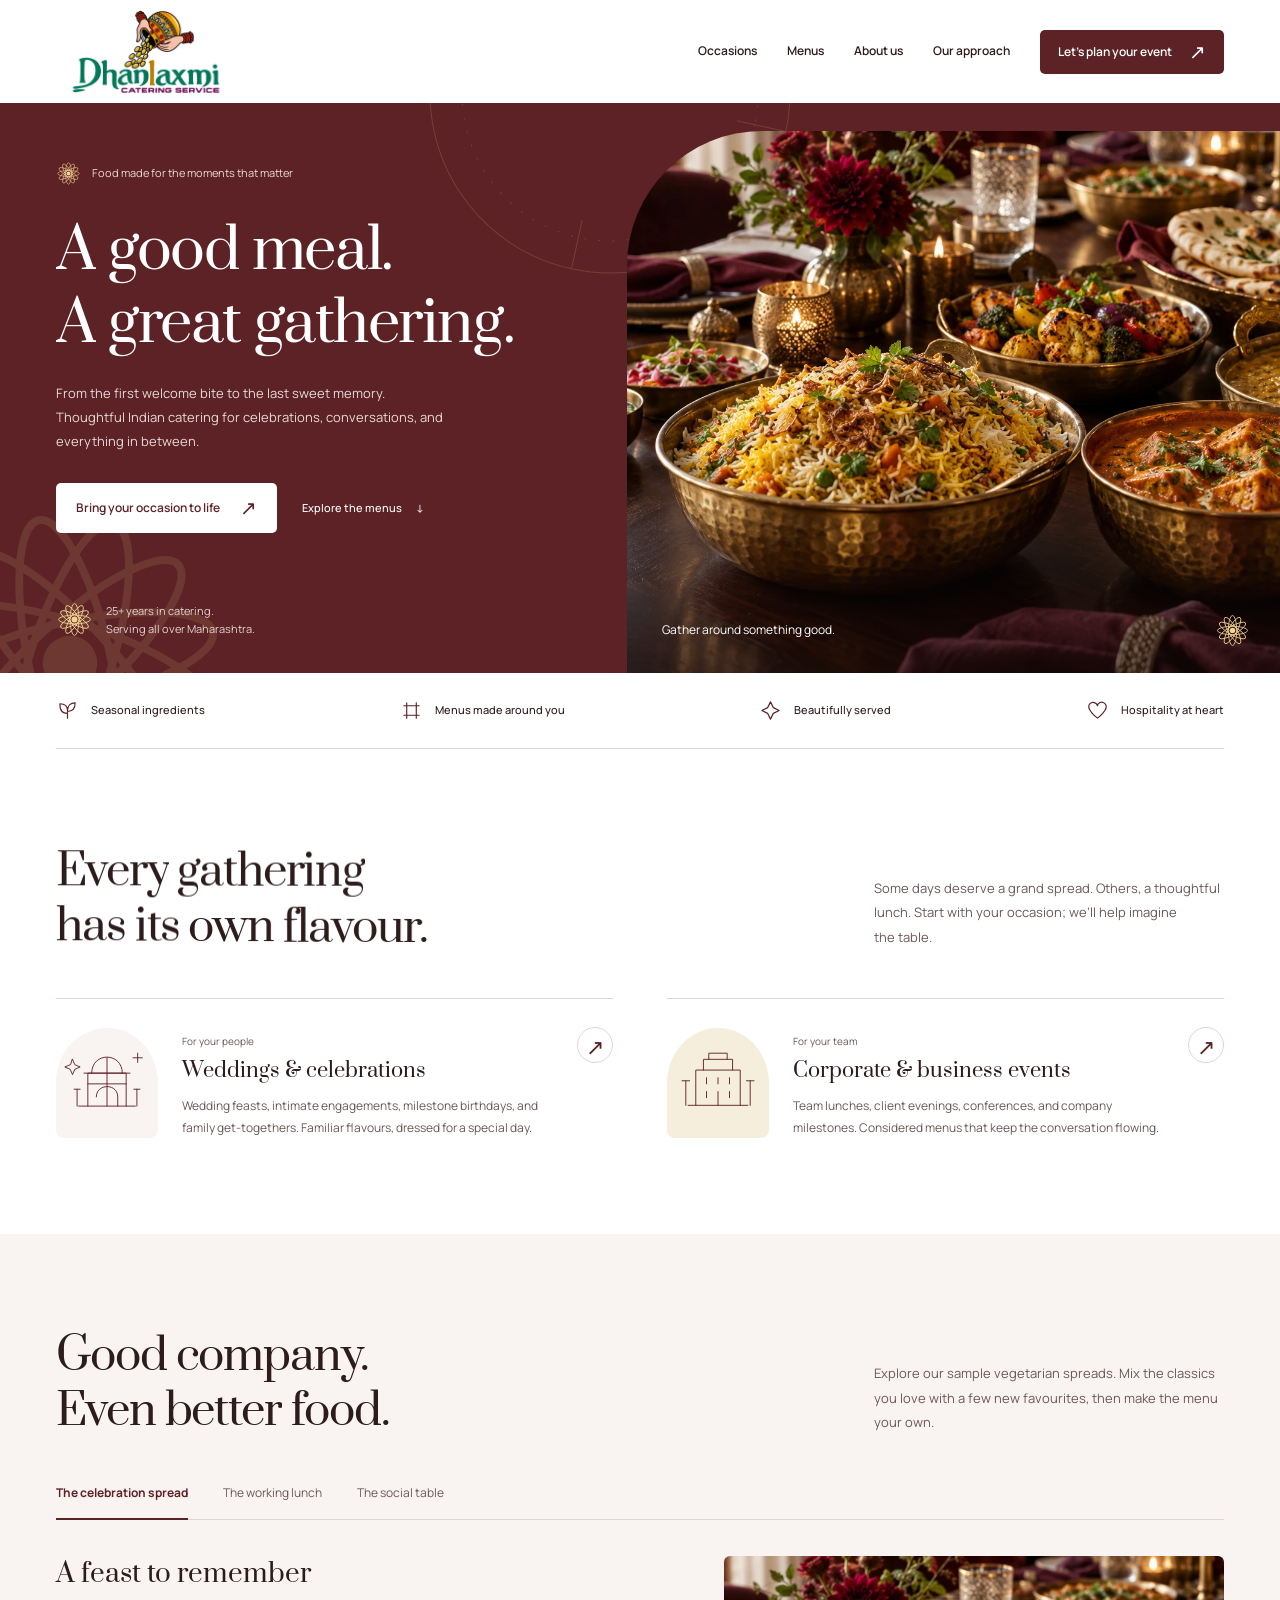
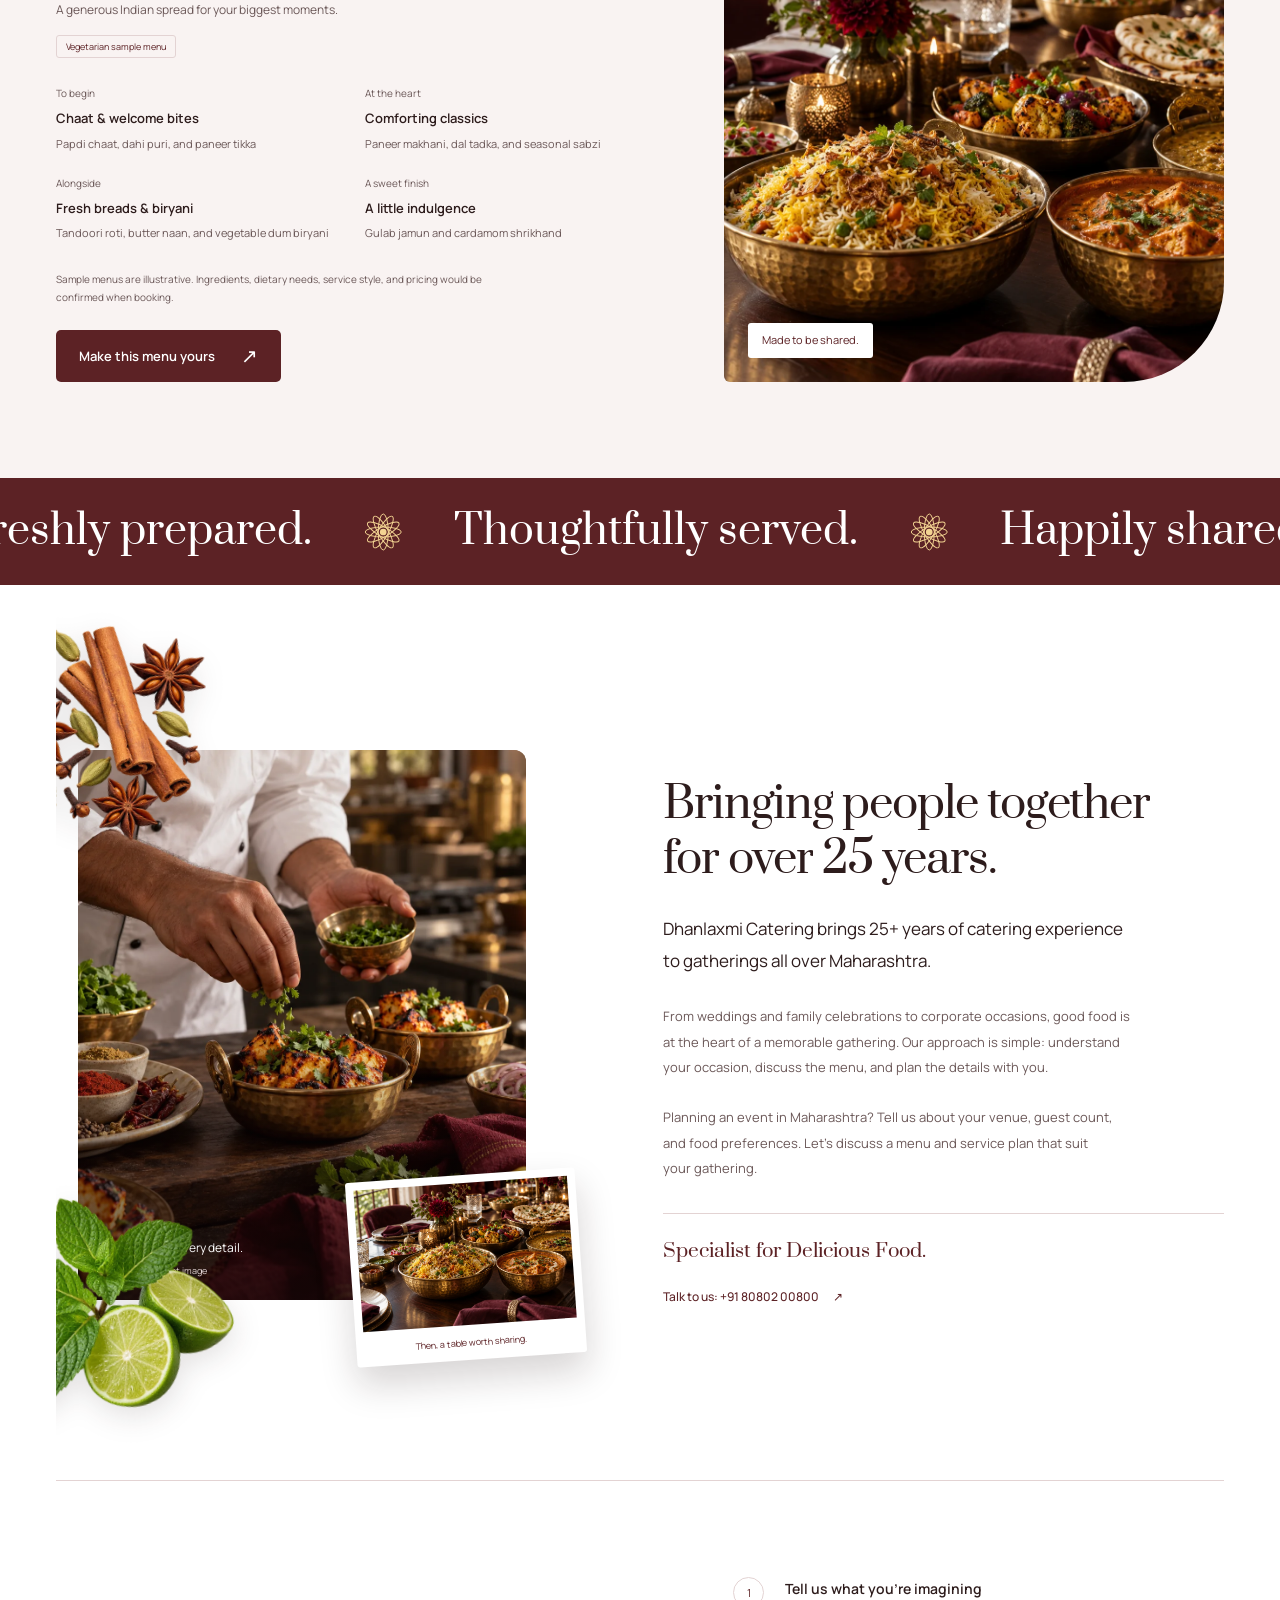
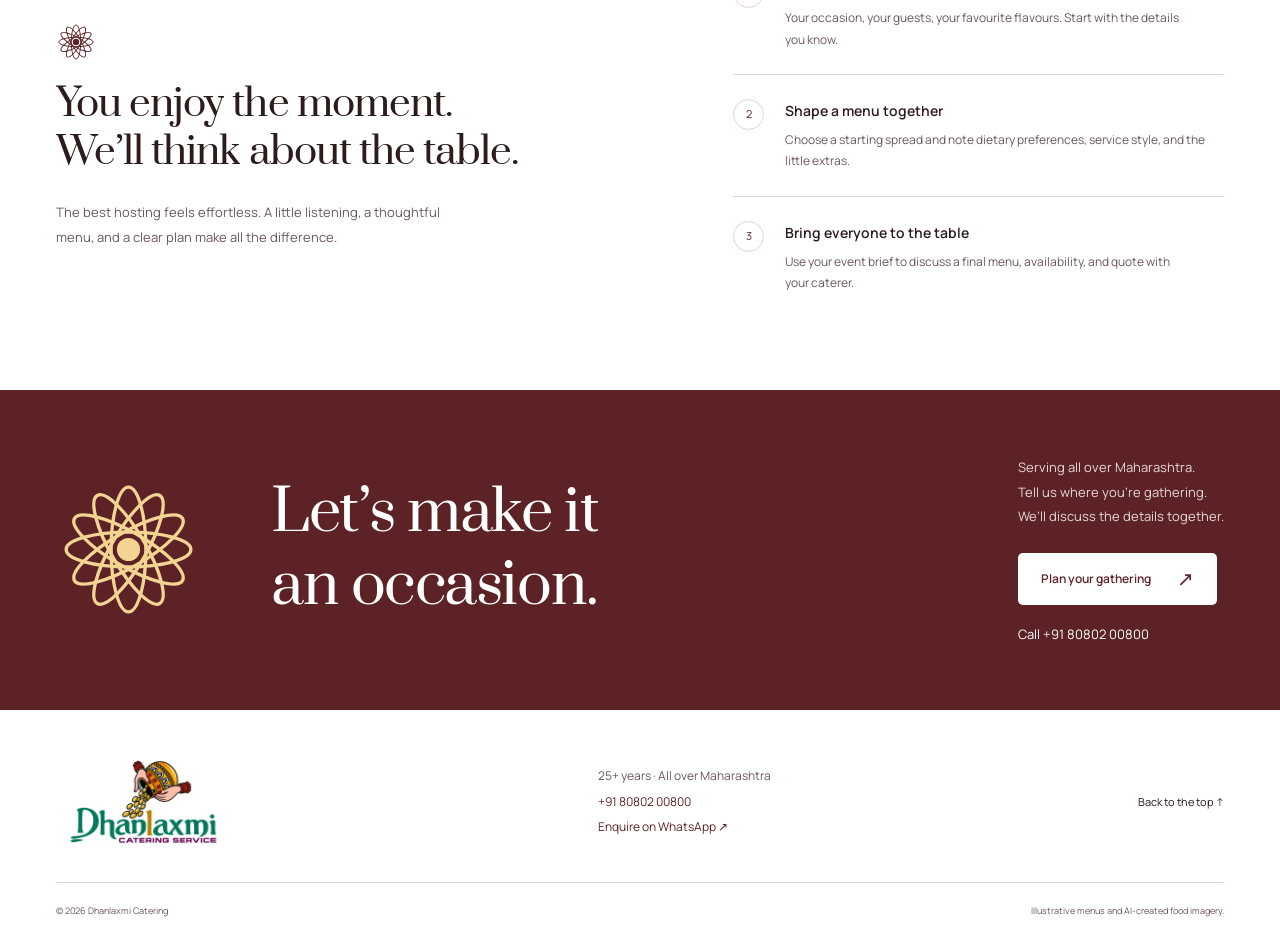
==== index.html @ b9d112fa "first commit" ====
<!doctype html>
<html lang="en">
<head>
  <meta charset="UTF-8">
  <meta name="viewport" content="width=device-width, initial-scale=1">
  <meta name="theme-color" content="#63272f">
  <meta name="description" content="Dhanlaxmi Catering: 25+ years in the catering business, serving all over Maharashtra. Call +91 80802 00800 to discuss your wedding, celebration, or corporate event.">
  <title>Dhanlaxmi Catering — 25+ Years · All Over Maharashtra</title>
  <script type="application/ld+json">{"@context":"https://schema.org","@type":"LocalBusiness","name":"Dhanlaxmi Catering","telephone":"+918080200800","description":"25+ years in the catering business. Serving all over Maharashtra.","areaServed":{"@type":"AdministrativeArea","name":"Maharashtra, India"}}</script>
  <link rel="preconnect" href="https://fonts.googleapis.com">
  <link rel="preconnect" href="https://fonts.gstatic.com" crossorigin>
  <link href="https://fonts.googleapis.com/css2?family=Manrope:wght@400;500;600;700&family=Prata&display=swap" rel="stylesheet">
  <link rel="stylesheet" href="styles.css">
  <link rel="stylesheet" href="assets/vendor/lenis.css">
  <script src="assets/vendor/lenis.min.js" defer></script>
  <script src="script.js" defer></script>
  <script src="motion.js" defer></script>
  <script src="delight.js" defer></script>
</head>
<body>
  <div class="reading-progress" aria-hidden="true"></div>
  <a class="skip-link" href="#main">Skip to content</a>
  <header class="site-header wrap">
    <a class="brand" href="#" aria-label="Dhanlaxmi Catering home">
      <img class="business-logo" src="assets/dhanlaxmi-logo.webp" alt="Dhanlaxmi Catering" width="720" height="360">
    </a>
    <button class="nav-toggle" aria-label="Open navigation" aria-expanded="false" aria-controls="navigation"><span></span><span></span></button>
    <nav id="navigation" aria-label="Main navigation"><a href="#occasions">Occasions</a><a href="#menus">Menus</a><a href="#about">About us</a><a href="#approach">Our approach</a><button class="button button-small" data-plan>Let’s plan your event <span aria-hidden="true">↗</span></button></nav>
  </header>
  <main id="main">
    <section class="hero" aria-labelledby="hero-title">
      <div class="hero-atmosphere" aria-hidden="true"><img src="assets/rosette.svg" width="340" height="340" alt=""><svg viewBox="0 0 400 400" fill="none"><circle cx="200" cy="200" r="180"/><circle cx="200" cy="200" r="148" stroke-dasharray="2 12"/><path d="M20 200h50M330 200h50M200 20v50M200 330v50"/></svg></div>
      <div class="hero-copy">
        <div class="hero-intro"><img class="little-star" src="assets/rosette.svg" width="25" height="25" alt=""> Food made for the moments that matter</div>
        <h1 id="hero-title">A good meal.<br>A great gathering.</h1>
        <p>From the first welcome bite to the last sweet memory. Thoughtful Indian catering for celebrations, conversations, and everything in between.</p>
        <div class="hero-actions"><button class="button button-light" data-plan>Bring your occasion to life <span aria-hidden="true">↗</span></button><a class="text-link" href="#menus">Explore the menus <span aria-hidden="true">↓</span></a></div>
        <div class="hero-bottom"><img class="small-flower" src="assets/rosette.svg" width="37" height="37" alt=""><span>25+ years in catering.<br>Serving all over Maharashtra.</span></div>
      </div>
      <figure class="hero-image"><img src="assets/celebration-feast.webp" alt="An Indian celebration feast with saffron biryani, paneer, dal, naan, and chutneys in brass serving bowls" width="1536" height="1024" fetchpriority="high"><figcaption><span>Gather around something good.</span><img src="assets/rosette.svg" width="35" height="35" alt=""></figcaption></figure>
    </section>
    <div class="promise-strip wrap" aria-label="Our catering philosophy"><span><svg viewBox="0 0 24 24" aria-hidden="true"><path d="M12 20V9m0 6C5 15 4 10 4 5c6 0 8 3 8 7m0 0c0-5 3-8 8-8 0 5-2 9-8 9"/></svg>Seasonal ingredients</span><span><svg viewBox="0 0 24 24" aria-hidden="true"><path d="M4 7h16M7 4v16m10-16v16M4 17h16"/></svg>Menus made around you</span><span><svg viewBox="0 0 24 24" aria-hidden="true"><path d="m12 3 3 6 6 3-6 3-3 6-3-6-6-3 6-3Z"/></svg>Beautifully served</span><span><svg viewBox="0 0 24 24" aria-hidden="true"><path d="M20 5c-4-4-8 0-8 2-1-3-5-5-8-2-5 5 8 15 8 15S25 10 20 5Z"/></svg>Hospitality at heart</span></div>
    <section id="occasions" class="occasions wrap section-space" aria-labelledby="occasions-title">
      <div class="section-heading"><h2 id="occasions-title" data-reveal="heading">Every gathering<br>has its own flavour.</h2><p>Some days deserve a grand spread. Others, a thoughtful lunch. Start with your occasion; we’ll help imagine the table.</p></div>
      <div class="occasion-list">
        <article class="occasion"><div class="occasion-art celebration-art" aria-hidden="true"><svg viewBox="0 0 120 100"><path d="M23 81h74M35 81V38h50v43M30 38h60M40 38C40 10 80 10 80 38M60 18v63M35 52h50M46 69c0-18 28-18 28 0v12M21 59v22M99 59v22M17 59h8M95 59h8"/><path d="m15 20 3 7 7 3-7 3-3 7-3-7-7-3 7-3ZM100 12v12m-6-6h12"/></svg></div><div class="occasion-copy"><span class="occasion-label">For your people</span><h3>Weddings & celebrations</h3><p>Wedding feasts, intimate engagements, milestone birthdays, and family get-togethers. Familiar flavours, dressed for a special day.</p></div><button class="round-link" data-plan="Wedding / celebration" aria-label="Plan a wedding or celebration">↗</button></article>
        <article class="occasion"><div class="occasion-art corporate-art" aria-hidden="true"><svg viewBox="0 0 120 100"><path d="M21 80h78M31 80V34h58v46M41 34V20h38v14M48 20v-8h24v8M45 44v8m15-8v8m15-8v8M45 62v8m15-8v18m15-18v8M18 48v32M13 48h10M102 48v32M97 48h10"/></svg></div><div class="occasion-copy"><span class="occasion-label">For your team</span><h3>Corporate & business events</h3><p>Team lunches, client evenings, conferences, and company milestones. Considered menus that keep the conversation flowing.</p></div><button class="round-link" data-plan="Corporate / business" aria-label="Plan a corporate or business event">↗</button></article>
      </div>
    </section>
    <section id="menus" class="menu-section section-space" aria-labelledby="menus-title"><div class="wrap">
      <div class="section-heading"><div><h2 id="menus-title" data-reveal="heading">Good company.<br>Even better food.</h2></div><p>Explore our sample vegetarian spreads. Mix the classics you love with a few new favourites, then make the menu your own.</p></div>
      <div class="menu-tabs" role="tablist" aria-label="Sample catering menus"><button id="tab-celebration" role="tab" aria-selected="true" aria-controls="menu-panel" data-menu="celebration">The celebration spread</button><button id="tab-office" role="tab" aria-selected="false" aria-controls="menu-panel" tabindex="-1" data-menu="office">The working lunch</button><button id="tab-social" role="tab" aria-selected="false" aria-controls="menu-panel" tabindex="-1" data-menu="social">The social table</button></div>
      <div class="menu-layout"><div id="menu-panel" role="tabpanel" aria-labelledby="tab-celebration" tabindex="0"><div class="menu-description"><h3>A feast to remember</h3><p>A generous Indian spread for your biggest moments.</p><span class="diet-tag">Vegetarian sample menu</span></div><div id="menu-items" class="menu-items"><div class="menu-item"><span>To begin</span><h4>Chaat & welcome bites</h4><p>Papdi chaat, dahi puri, and paneer tikka</p></div><div class="menu-item"><span>At the heart</span><h4>Comforting classics</h4><p>Paneer makhani, dal tadka, and seasonal sabzi</p></div><div class="menu-item"><span>Alongside</span><h4>Fresh breads & biryani</h4><p>Tandoori roti, butter naan, and vegetable dum biryani</p></div><div class="menu-item"><span>A sweet finish</span><h4>A little indulgence</h4><p>Gulab jamun and cardamom shrikhand</p></div></div><p class="menu-footnote">Sample menus are illustrative. Ingredients, dietary needs, service style, and pricing would be confirmed when booking.</p><button class="button" id="customize-menu" data-plan>Make this menu yours <span aria-hidden="true">↗</span></button></div><figure class="menu-image"><img src="assets/celebration-feast.webp" alt="Brass bowls filled with colourful Indian dishes, ready to share" width="1536" height="1024" loading="lazy"><figcaption>Made to be shared.</figcaption></figure></div>
    </div></section>
    <div class="gathering-ribbon" aria-hidden="true"><div class="ribbon-track"><span>Freshly prepared.</span><img src="assets/rosette.svg" width="42" height="42" alt=""><span>Thoughtfully served.</span><img src="assets/rosette.svg" width="42" height="42" alt=""><span>Happily shared.</span></div></div>
    <section id="about" class="about-section wrap section-space" aria-labelledby="about-title">
      <div class="story-visual">
        <img class="ingredient ingredient-spices" src="assets/spice-cutout.webp" width="300" height="300" alt="" aria-hidden="true" loading="lazy">
        <figure class="story-photo"><img src="assets/kitchen-story.webp" width="1122" height="1402" loading="lazy" alt="A chef’s hands carefully arranging paneer and fresh herbs in brass bowls"><div class="photo-slices" aria-hidden="true"><span></span><span></span><span></span><span></span><span></span></div><figcaption>A little care in every detail.<small>AI-created concept image</small></figcaption></figure>
        <figure class="story-detail"><img src="assets/celebration-feast.webp" width="1536" height="1024" alt="" loading="lazy"><figcaption>Then, a table worth sharing.</figcaption></figure>
        <img class="ingredient ingredient-mint" src="assets/mint-lime-cutout.webp" width="300" height="300" alt="" aria-hidden="true" loading="lazy">
      </div>
      <div class="story-copy"><h2 id="about-title" data-reveal="heading">Bringing people together<br>for over 25 years.</h2><p class="story-lead">Dhanlaxmi Catering brings 25+ years of catering experience to gatherings all over Maharashtra.</p><p>From weddings and family celebrations to corporate occasions, good food is at the heart of a memorable gathering. Our approach is simple: understand your occasion, discuss the menu, and plan the details with you.</p><p>Planning an event in Maharashtra? Tell us about your venue, guest count, and food preferences. Let’s discuss a menu and service plan that suit your gathering.</p><div class="story-signoff"><span>Specialist for Delicious Food.</span></div><a href="tel:+918080200800" class="text-link">Talk to us: +91 80802 00800 <span aria-hidden="true">↗</span></a></div>
    </section>
    <section id="approach" class="approach wrap section-space" aria-labelledby="approach-title"><div class="approach-intro"><img class="big-flower" src="assets/rosette-ruby.svg" width="40" height="40" alt=""><h2 id="approach-title" data-reveal="heading">You enjoy the moment.<br>We’ll think about the table.</h2><p>The best hosting feels effortless. A little listening, a thoughtful menu, and a clear plan make all the difference.</p></div><ol class="steps"><li><span class="step-number">1</span><div><h3>Tell us what you’re imagining</h3><p>Your occasion, your guests, your favourite flavours. Start with the details you know.</p></div></li><li><span class="step-number">2</span><div><h3>Shape a menu together</h3><p>Choose a starting spread and note dietary preferences, service style, and the little extras.</p></div></li><li><span class="step-number">3</span><div><h3>Bring everyone to the table</h3><p>Use your event brief to discuss a final menu, availability, and quote with your caterer.</p></div></li></ol></section>
    <section class="closing"><div class="wrap closing-inner"><img class="closing-flower" src="assets/rosette.svg" width="145" height="145" alt=""><h2 data-reveal="closing">Let’s make it<br>an occasion.</h2><div><p>Serving all over Maharashtra.<br>Tell us where you’re gathering.<br>We’ll discuss the details together.</p><button class="button button-light" data-plan>Plan your gathering <span aria-hidden="true">↗</span></button><a class="closing-phone" href="tel:+918080200800">Call +91 80802 00800</a></div></div></section>
  </main>
  <footer class="wrap"><div class="footer-top"><a class="brand" href="#" aria-label="Dhanlaxmi Catering home"><img class="business-logo" src="assets/dhanlaxmi-logo.webp" alt="Dhanlaxmi Catering" width="720" height="360" loading="lazy"></a><div class="footer-contact"><p>25+ years · All over Maharashtra</p><a href="tel:+918080200800">+91 80802 00800</a><a href="https://wa.me/918080200800" target="_blank" rel="noopener noreferrer">Enquire on WhatsApp ↗</a></div><a href="#main">Back to the top ↑</a></div><div class="footer-bottom"><span>© <span id="year">2026</span> Dhanlaxmi Catering</span><span>Illustrative menus and AI-created food imagery.</span></div></footer>
  <dialog id="event-dialog" aria-labelledby="dialog-title"><div class="dialog-header"><span class="dialog-kicker">Your next gathering</span><button class="close-dialog" aria-label="Close event planner">×</button></div><h2 id="dialog-title">A few details.<br>A delicious beginning.</h2><p class="dialog-description">Tell us about your gathering, then continue on WhatsApp to discuss availability, your menu, and pricing with Dhanlaxmi Catering.</p><form id="event-form"><div class="form-grid"><label>Your name<input name="name" autocomplete="name" required maxlength="100" placeholder="First and last name"></label><label>Email address<input name="email" type="email" autocomplete="email" required maxlength="200" placeholder="you@example.com"></label><label>Occasion<select name="occasion" id="occasion-select" required><option value="">Choose your occasion</option><option>Wedding / celebration</option><option>Corporate / business</option><option>Family gathering</option><option>Another occasion</option></select></label><label>Number of guests<input name="guests" type="number" min="1" max="10000" required placeholder="e.g. 100"></label><label>Event date<input name="date" type="date" required></label><label>City or venue<input name="venue" required maxlength="200" placeholder="Where are we gathering?"></label></div><label>Anything we should know?<textarea name="notes" rows="3" maxlength="2000" placeholder="Favourite dishes, dietary needs, or service preferences…"></textarea></label><input id="selected-menu" name="menu" type="hidden" value="The celebration spread"><button class="button form-submit" type="submit">Prepare my enquiry <span aria-hidden="true">↗</span></button></form><div id="brief-result" class="brief-result" hidden role="status"><h3>Your enquiry is ready.</h3><p>Continue on WhatsApp to review and send your details to Dhanlaxmi Catering. Your enquiry has not been sent yet.</p><a id="whatsapp-enquiry" class="button" target="_blank" rel="noopener noreferrer">Continue on WhatsApp ↗</a><a id="download-brief" class="text-link brief-download" download="dhanlaxmi-event-brief.txt">Download event brief ↓</a><button class="text-link edit-brief" type="button">Edit my details</button></div></dialog>
</body>
</html>
---- styles.css ----
:root{--primary:oklch(.34 .085 20);--primary-hover:oklch(.41 .105 20);--bg:oklch(1 0 0);--surface:oklch(.968 .007 20);--ink:oklch(.25 .027 20);--muted:oklch(.48 .025 20);--accent:oklch(.88 .09 85);--line:oklch(.88 .018 20);--white:oklch(1 0 0);--display:'Prata',Georgia,serif;--body:'Manrope',Arial,sans-serif;--dialog-layer:3}
*{box-sizing:border-box}html{scroll-behavior:smooth;scroll-padding-top:35px}body{margin:0;background:var(--bg);color:var(--ink);font-family:var(--body);font-size:15px;line-height:1.7}button,input,select,textarea{font:inherit}button,a{-webkit-tap-highlight-color:transparent}button{cursor:pointer}a{color:inherit;text-decoration:none}button{border:0}img{max-width:100%;display:block}figure,p,h1,h2,h3{margin:0}h1,h2,h3{text-wrap:balance}p{text-wrap:pretty}h1,h2{font-family:var(--display);font-weight:400;letter-spacing:-.025em;line-height:1.26}h2{font-size:clamp(32px,3.4vw,46px)}h3{font-weight:600;line-height:1.4}button,a,input,select,textarea{touch-action:manipulation}:focus-visible{outline:3px solid oklch(.65 .14 60);outline-offset:5px}.wrap{width:min(1280px,calc(100% - 112px));margin-inline:auto}.section-space{padding-block:96px}.button{display:inline-flex;align-items:center;justify-content:center;gap:26px;background:var(--primary);color:var(--white);padding:16px 23px;border-radius:5px;font-size:13px;font-weight:600;line-height:1.5;transition:background .2s,transform .2s}.button:hover{background:var(--primary-hover);transform:translateY(-2px)}.button span{font-size:20px;font-weight:400;line-height:1}.button-small{padding:12px 18px;font-size:12px;gap:17px}.button-light{background:var(--white);color:var(--primary)}.button-light:hover{background:var(--accent)}.text-link{font-size:13px;font-weight:500;display:inline-flex;gap:14px;align-items:center;background:none;padding:0}.text-link:hover{text-decoration:underline;text-underline-offset:6px}.skip-link{position:fixed;left:20px;top:-100px;background:var(--white);padding:10px 20px;z-index:4}.skip-link:focus{top:10px}.site-header{display:flex;align-items:center;justify-content:space-between;min-height:103px;gap:30px}.brand{display:flex;align-items:center;gap:11px;color:var(--primary);flex-shrink:0}.brand-mark{width:46px;height:46px}.brand>span{font-family:var(--display);font-size:26px;line-height:1.2;letter-spacing:-.025em}.brand small{display:block;font-family:var(--body);font-size:9px;font-weight:600;letter-spacing:.14em;margin-top:7px}nav{display:flex;align-items:center;gap:30px}nav>a{font-size:12px;font-weight:600}nav>a:hover{color:var(--primary);text-decoration:underline;text-underline-offset:7px}.nav-toggle{display:none}.hero{display:grid;grid-template-columns:1fr 1.04fr;background:var(--primary);color:var(--white);min-height:570px}.hero-copy{padding:58px 45px 35px max(56px,calc((100vw - 1280px)/2));display:flex;flex-direction:column;align-items:flex-start}.hero-intro{font-size:11px;display:flex;align-items:center;gap:11px;color:oklch(.9 .025 20)}.little-star{font-size:25px;color:var(--accent)}h1{font-size:clamp(42px,4.5vw,65px);margin:29px 0 21px}.hero-copy>p{max-width:390px;font-size:13px;line-height:1.85;color:oklch(.9 .015 20)}.hero-actions{display:flex;gap:25px;align-items:center;margin-top:30px}.hero-actions .button{padding:15px 20px;font-size:12px;gap:20px}.hero-actions .text-link{font-size:11px;white-space:nowrap}.hero-bottom{display:flex;gap:13px;align-items:center;margin-top:auto;padding-top:40px;font-size:10px;line-height:1.6;color:oklch(.88 .022 20)}.small-flower{font-size:37px;line-height:1;color:var(--accent)}.hero-image{position:relative;min-width:0;overflow:hidden;border-top-left-radius:135px;margin-top:28px}.hero-image img{width:100%;height:100%;object-fit:cover;object-position:52% 50%}.hero-image:after{content:'';position:absolute;inset:65% 0 0;background:linear-gradient(transparent,oklch(.15 .02 20 / .7));pointer-events:none}.hero-image figcaption{position:absolute;bottom:25px;left:35px;right:30px;display:flex;justify-content:space-between;align-items:center;font-size:12px;z-index:1}.hero-image figcaption>span:last-child{font-size:35px;color:var(--accent)}.promise-strip{display:flex;justify-content:space-between;padding-block:26px;border-bottom:1px solid var(--line);gap:20px}.promise-strip>span{display:flex;align-items:center;gap:12px;font-size:11px;font-weight:500;white-space:nowrap}.promise-strip svg{width:23px;height:23px;fill:none;stroke:var(--primary);stroke-width:1.2;stroke-linecap:round;stroke-linejoin:round}.section-heading{display:flex;justify-content:space-between;align-items:flex-end;gap:60px;margin-bottom:43px}.section-heading>p{max-width:350px;color:var(--muted);font-size:13px;line-height:1.9;padding-bottom:5px}.occasion-list{display:flex;gap:54px}.occasion{display:flex;align-items:center;gap:24px;flex:1;min-width:0;border-top:1px solid var(--line);padding-top:28px}.occasion-art{width:102px;height:110px;display:flex;align-items:center;justify-content:center;flex-shrink:0;border-radius:50% 50% 8px 8px;background:var(--surface)}.occasion-art svg{width:92px;fill:none;stroke:var(--primary);stroke-width:1.2;stroke-linecap:round;stroke-linejoin:round}.corporate-art{background:oklch(.95 .025 85)}.occasion-label{font-size:10px;color:var(--muted)}.occasion h3{font-family:var(--display);font-size:20px;font-weight:400;margin:5px 0 10px}.occasion p{font-size:12px;color:var(--muted);line-height:1.8}.round-link{align-self:flex-start;flex-shrink:0;background:transparent;border:1px solid var(--line);border-radius:50%;width:36px;height:36px;font-size:22px;color:var(--primary);transition:background .2s}.round-link:hover{background:var(--surface)}.menu-section{background:var(--surface)}.menu-note{display:block;color:var(--primary);font-size:12px;margin-bottom:18px}.menu-tabs{display:flex;gap:35px;border-bottom:1px solid var(--line);margin-bottom:36px}.menu-tabs button{padding:0 0 16px;background:none;color:var(--muted);font-size:12px;position:relative}.menu-tabs button[aria-selected=true]{color:var(--primary);font-weight:700}.menu-tabs button[aria-selected=true]:after{content:'';position:absolute;bottom:-1px;left:0;right:0;height:2px;background:var(--primary)}.menu-layout{display:grid;grid-template-columns:1fr .85fr;gap:80px}.menu-description h3{font-family:var(--display);font-weight:400;font-size:26px}.menu-description p{color:var(--muted);font-size:12px;margin-top:7px}.diet-tag{display:inline-block;border:1px solid var(--line);border-radius:3px;font-size:9px;padding:3px 9px;margin-top:15px;color:var(--primary)}.menu-items{display:grid;grid-template-columns:1fr 1fr;gap:22px 30px;margin:27px 0}.menu-item span{font-size:10px;color:var(--muted);display:block;margin-bottom:5px}.menu-item h4{margin:0 0 4px;font-size:13px;font-weight:600}.menu-item p{font-size:11px;color:var(--muted);line-height:1.8}.menu-footnote{font-size:10px;color:var(--muted);max-width:450px;line-height:1.8;margin-bottom:24px}.menu-image{position:relative;min-height:390px;border-radius:6px 6px 100px 6px;overflow:hidden}.menu-image img{width:100%;height:100%;object-fit:cover;object-position:70% 50%;position:absolute;inset:0;transform:scale(1.15)}.menu-image figcaption{position:absolute;bottom:24px;left:24px;padding:8px 14px;background:var(--white);color:var(--primary);font-size:11px;border-radius:3px}.approach{display:grid;grid-template-columns:1fr .85fr;gap:100px;align-items:center}.big-flower{font-size:40px;color:var(--primary);display:block;margin-bottom:18px;line-height:1}.approach h2{font-size:clamp(30px,3vw,40px)}.approach-intro>p{max-width:390px;font-size:13px;color:var(--muted);margin-top:24px;line-height:1.9}.steps{margin:0;padding:0;list-style:none}.steps li{display:flex;gap:21px;padding:24px 0;border-bottom:1px solid var(--line)}.steps li:first-child{padding-top:0}.steps li:last-child{border-bottom:0;padding-bottom:0}.step-number{display:flex;align-items:center;justify-content:center;flex-shrink:0;width:31px;height:31px;border:1px solid var(--line);border-radius:50%;font-size:11px;color:var(--primary)}.steps h3{font-size:14px;margin:2px 0 8px}.steps p{font-size:12px;color:var(--muted);line-height:1.8}.closing{background:var(--primary);color:var(--white);padding-block:65px;position:relative;overflow:hidden}.closing-inner{display:flex;align-items:center;justify-content:space-between;gap:70px}.closing-flower{font-size:145px;color:oklch(.65 .08 20);line-height:1}.closing h2{font-size:clamp(38px,4.5vw,60px);flex:1}.closing p{color:oklch(.9 .015 20);font-size:13px;margin-bottom:24px;line-height:1.9}.closing .button{font-size:12px}footer{padding-block:42px 22px}.footer-top{display:flex;justify-content:space-between;align-items:center;gap:30px;padding-bottom:30px}.footer-top .brand>span{font-size:23px}.footer-top p{font-size:12px;color:var(--muted)}.footer-top>a:last-child{font-size:11px}.footer-bottom{border-top:1px solid var(--line);padding-top:20px;display:flex;justify-content:space-between;gap:20px;font-size:9px;color:var(--muted)}dialog{border:0;padding:32px;width:min(620px,calc(100% - 32px));max-height:90dvh;overflow:auto;border-radius:12px;color:var(--ink);background:var(--white);box-shadow:0 25px 90px oklch(.12 0 0 / .2)}dialog::backdrop{background:oklch(.12 .03 20 / .65)}body:has(dialog[open]){overflow:hidden}.dialog-header{display:flex;justify-content:space-between;align-items:center;margin-bottom:15px}.dialog-kicker{font-size:11px;color:var(--primary)}.close-dialog{background:var(--surface);color:var(--primary);border-radius:50%;width:36px;height:36px;font-size:27px;line-height:1}dialog h2{font-size:34px}.dialog-description{color:var(--muted);font-size:12px;line-height:1.9;margin:17px 0 25px}.form-grid{display:grid;grid-template-columns:1fr 1fr;gap:17px}label{display:block;font-size:11px;font-weight:600}input,select,textarea{display:block;width:100%;margin-top:7px;background:var(--bg);border:1px solid var(--line);color:var(--ink);border-radius:4px;padding:10px 11px;font-size:12px;min-height:44px}input::placeholder,textarea::placeholder{color:var(--muted);opacity:1}textarea{resize:vertical}form>label{margin-top:17px}.form-submit{width:100%;margin-top:22px}.brief-result{padding-block:12px}.brief-result h3{font-family:var(--display);font-weight:400;font-size:25px}.brief-result p{font-size:13px;color:var(--muted);margin:15px 0 25px}.edit-brief{display:block;margin-top:20px;color:var(--primary)}[hidden]{display:none!important}
@media(min-width:1600px){.hero-copy{padding-block:80px 40px}.hero{min-height:640px}}
@media(max-width:1150px){.wrap{width:calc(100% - 64px)}.site-header{min-height:90px}nav{gap:20px}.hero-copy{padding:40px 30px 30px 32px}.hero{min-height:535px}.hero-actions{flex-wrap:wrap;gap:18px}.hero-image{border-top-left-radius:100px}.occasion-list{gap:30px}.occasion{gap:16px}.occasion-art{width:80px;height:90px}.occasion-art svg{width:74px}.occasion h3{font-size:18px}.round-link{width:30px;height:30px}.menu-layout{gap:45px}.approach{gap:55px}.closing-inner{gap:40px}.closing-flower{font-size:110px}}
@media(max-width:900px){.brand>span{font-size:23px}.brand-mark{width:38px}nav{gap:17px}nav>a{font-size:11px}nav .button-small{font-size:10px;padding:11px;gap:10px}.hero h1{font-size:43px}.hero-copy>p{font-size:12px}.hero-actions .text-link{font-size:11px}.hero-intro{font-size:9px}.promise-strip{flex-wrap:wrap;justify-content:initial;gap:20px 35px}.promise-strip>span{flex:1 0 35%}.section-space{padding-block:70px}.section-heading{gap:40px}.section-heading>p{max-width:300px}.occasion-list{flex-direction:column}.occasion-art{width:85px}.occasion-copy{flex:1}.occasion h3{font-size:23px}.occasion p{font-size:13px}.round-link{margin-top:20px;width:40px;height:40px}.menu-layout{grid-template-columns:1fr .65fr;gap:30px}.menu-items{gap:20px}.menu-image{min-height:440px}.menu-image img{object-position:58% 50%}.closing-flower{display:none}.footer-bottom{font-size:9px}}
@media(max-width:700px){.wrap{width:calc(100% - 40px)}.site-header{min-height:80px;position:relative}.brand>span{font-size:22px}.brand small{font-size:8px}.nav-toggle{display:flex;flex-direction:column;gap:6px;padding:12px;background:var(--surface);border-radius:4px;width:42px;height:42px;align-items:center;justify-content:center}.nav-toggle span{display:block;width:20px;height:1px;background:var(--primary)}nav{display:none;position:absolute;left:-20px;right:-20px;top:80px;background:var(--bg);z-index:2;padding:22px;box-shadow:0 12px 20px oklch(.2 0 0 / .1);align-items:stretch;gap:20px}nav.open{display:flex;flex-direction:column}nav>a{font-size:14px}nav .button{font-size:12px;align-self:flex-start;padding:12px 16px}.hero{grid-template-columns:1fr;min-height:0}.hero-copy{padding:33px 25px 30px}.hero-intro{font-size:10px}.hero h1{font-size:clamp(40px,8.5vw,59px);margin-block:24px 18px}.hero-copy>p{font-size:13px;max-width:450px}.hero-actions{margin-top:25px;gap:22px}.hero-bottom{padding-top:28px;font-size:10px}.hero-image{height:350px;margin:0 0 0 25px;border-top-left-radius:95px}.hero-image img{object-position:50% 55%}.hero-image figcaption{left:25px;bottom:20px;font-size:11px}.promise-strip{padding-block:24px;gap:17px 12px}.promise-strip>span{font-size:10px;gap:8px}.promise-strip svg{width:19px;height:19px}.section-space{padding-block:55px}.section-heading{display:block;margin-bottom:30px}.section-heading>p{margin-top:22px;max-width:440px;font-size:13px}.occasion-list{gap:26px}.occasion{padding-top:23px;gap:17px}.occasion-art{width:72px;height:90px}.occasion h3{font-size:18px}.occasion p{font-size:11px}.round-link{width:32px;height:32px;align-self:flex-start}.menu-note{margin-bottom:15px;font-size:11px}.menu-tabs{gap:22px;overflow-x:auto;margin-bottom:28px}.menu-tabs button{white-space:nowrap;font-size:11px;padding-bottom:15px}.menu-layout{grid-template-columns:1fr;gap:32px}.menu-items{gap:25px 24px}.menu-item h4{font-size:13px}.menu-item p{font-size:12px}.menu-image{min-height:280px;order:-1;border-radius:5px 5px 75px 5px}.menu-image img{object-position:55% 57%;transform:none}.menu-description h3{font-size:26px}.approach{grid-template-columns:1fr;gap:35px}.approach h2{font-size:32px}.approach-intro>p{margin-top:18px}.steps li{padding:22px 0}.closing{padding-block:45px}.closing-inner{display:block}.closing h2{font-size:44px;margin-bottom:25px}.closing p{font-size:13px}.footer-top{align-items:flex-start;flex-wrap:wrap;gap:24px}.footer-top p{display:none}.footer-top>a:last-child{padding-top:6px}.footer-bottom{flex-direction:column;gap:9px;font-size:9px}dialog{padding:24px}dialog h2{font-size:29px}.form-grid{grid-template-columns:1fr 1fr;gap:15px}label{font-size:10px}}
@media(max-width:370px){.form-grid{grid-template-columns:1fr}.hero-actions{gap:19px}.hero-image{height:290px}.occasion-art{display:none}.menu-tabs{gap:20px}}
@media(prefers-reduced-motion:reduce){html{scroll-behavior:auto}*,*:before,*:after{transition:none!important;animation:none!important}}

/* Motion and the family-table story. Content is visible before enhancement. */
::selection{background:var(--primary);color:var(--white)}input,textarea{caret-color:var(--primary)}html{scrollbar-color:var(--primary) var(--surface);scroll-padding-top:125px}
.site-header{position:sticky;top:0;z-index:2;background:var(--white);transition:box-shadow .25s}
.site-header:before{content:'';position:absolute;inset:0 calc((min(1280px,100vw - 112px) - 100vw)/2);background:var(--white);z-index:-1;pointer-events:none}
.site-header.has-scrolled{box-shadow:0 12px 22px -20px oklch(.2 .025 20 / .35)}
#navigation a{position:relative}#navigation a:after{content:'';position:absolute;left:0;right:0;bottom:-7px;height:1px;background:var(--primary);transform:scaleX(0);transform-origin:left;transition:transform .25s cubic-bezier(.16,1,.3,1)}
#navigation a:hover:after,#navigation a[aria-current=location]:after{transform:scaleX(1)}#navigation a:hover{text-decoration:none}
.reading-progress{position:fixed;top:0;left:0;right:0;height:3px;background:var(--primary);transform:scaleX(0);transform-origin:left;z-index:3;opacity:0;pointer-events:none}.motion-ready .reading-progress{opacity:1}
.motion-ready .hero-image>img{transform:translateY(var(--hero-shift,0px)) scale(1.14)}
.hero-image figcaption img{width:35px;height:35px}.little-star{display:block;width:25px;height:25px;flex-shrink:0}.small-flower{width:37px;height:37px;flex-shrink:0}.big-flower{width:40px;height:40px}.closing-flower{flex-shrink:0;width:145px;height:145px}
.round-link{transition:background .2s,transform .3s cubic-bezier(.16,1,.3,1)}.occasion:hover .round-link{transform:rotate(12deg)}.occasion-art svg{transition:transform .5s cubic-bezier(.16,1,.3,1)}.occasion:hover .occasion-art svg{transform:translateY(-4px)}
.gathering-ribbon{overflow:hidden;background:var(--primary);color:var(--white);padding-block:27px}.ribbon-track{display:flex;align-items:center;gap:50px;width:max-content;padding-inline:60px;transform:translateX(var(--ribbon-shift,0px))}.ribbon-track span{font-family:var(--display);font-size:clamp(29px,3.2vw,46px);line-height:1.3;white-space:nowrap}.ribbon-track img{flex-shrink:0;width:42px;height:42px}
.about-section{display:grid;grid-template-columns:.9fr 1fr;gap:clamp(50px,7vw,100px);align-items:center;padding-top:110px;padding-bottom:70px}
.story-visual{position:relative;min-width:0;padding:0 20px 28px 0}.story-photo{position:relative;height:560px;border-radius:100px 6px 6px 6px;overflow:hidden;background:var(--surface)}.story-photo>img{width:100%;height:100%;object-fit:cover;transform:translateY(var(--story-shift,0px)) scale(1.09)}.story-photo:after{content:'';position:absolute;inset:50% 0 0;background:linear-gradient(transparent,oklch(.14 .02 20 / .75));pointer-events:none}.story-photo figcaption{position:absolute;left:30px;bottom:28px;z-index:1;color:var(--white);font-size:13px}.story-photo figcaption small{display:block;font-size:9px;margin-top:4px;color:oklch(.9 .015 20)}
.table-seal{position:absolute;right:-25px;bottom:0;width:140px;height:140px;border-radius:50%;background:var(--primary);padding:7px;box-shadow:0 12px 30px oklch(.2 .03 20 / .15);transform:rotate(var(--seal-turn,0deg))}.table-seal svg{width:100%;height:100%;stroke:var(--accent);stroke-width:1.3;stroke-linecap:round}.seal-inner{stroke-width:.7}.seal-outer{stroke-dasharray:2 5}.table-seal svg>path{stroke-width:1.8}
.story-copy h2{margin-bottom:26px}.story-copy>p{font-size:13px;line-height:1.95;color:var(--muted);margin-top:17px;max-width:470px}.story-copy .story-lead{font-size:17px;line-height:1.85;color:var(--ink);margin-top:0}.story-signoff{display:flex;align-items:center;gap:15px;margin-top:27px;color:var(--primary);font-size:12px;line-height:1.7}.story-copy .sample-story{font-size:9px;margin-top:24px}.story-copy .text-link{color:var(--primary);margin-top:20px;font-size:12px}.approach{border-top:1px solid var(--line)}
@media(max-width:1150px){.site-header:before{inset-inline:-32px}.site-header nav{gap:17px}.about-section{gap:65px}.story-photo{height:510px}.table-seal{width:125px;height:125px;right:-20px}.closing-flower{width:110px;height:110px}}
@media(max-width:900px){.site-header nav{gap:12px}.site-header nav>a{font-size:10px}.site-header .brand>span{font-size:21px}.about-section{gap:40px}.story-photo{height:480px;border-top-left-radius:80px}.story-copy .story-lead{font-size:15px}.story-copy>p{font-size:12px}.table-seal{width:110px;height:110px}.closing-flower{display:none}}
@media(max-width:700px){html{scroll-padding-top:98px}.site-header{position:sticky}.site-header:before{inset-inline:-20px}.site-header nav>a{font-size:14px}.ribbon-track{gap:30px;padding-inline:25px}.gathering-ribbon{padding-block:23px}.ribbon-track img{width:30px;height:30px}.about-section{grid-template-columns:1fr;gap:42px;padding-block:60px 50px}.story-visual{padding-right:24px;max-width:480px;width:100%;margin:auto}.story-photo{height:430px;border-top-left-radius:90px}.table-seal{right:0;width:120px;height:120px}.story-copy h2{font-size:34px;margin-bottom:22px}.story-copy .story-lead{font-size:16px}.story-copy>p{font-size:13px}.story-signoff{margin-top:22px}.story-copy .sample-story{font-size:10px}.story-copy .text-link{margin-top:14px}}
@media(max-width:370px){.story-photo{height:370px}.story-copy h2{font-size:30px}.table-seal{width:100px;height:100px}}
@media(prefers-reduced-motion:reduce){.reading-progress{display:none}.motion-ready .hero-image>img,.story-photo>img{transform:none}.table-seal,.ribbon-track{transform:none}.occasion:hover .round-link,.occasion:hover .occasion-art svg{transform:none}}

/* Gesture-led hospitality: the cursor becomes a little place setting. */
html.smooth-enabled{scroll-behavior:auto}
.word-mask{display:inline-block;overflow:hidden;vertical-align:bottom;padding-block:.09em;margin-block:-.09em;perspective:500px}.reveal-word{display:inline-block;transform-origin:50% 100%}
.hero{position:relative;isolation:isolate}.hero-copy{position:relative;z-index:1}.hero-atmosphere{position:absolute;inset:0;overflow:hidden;pointer-events:none;z-index:-1}.hero-atmosphere>img{position:absolute;width:340px;height:340px;left:-100px;bottom:-160px;opacity:.12;transform:rotate(var(--hero-orbit,0deg))}.hero-atmosphere>svg{position:absolute;width:400px;height:400px;left:32%;top:-210px;stroke:var(--accent);stroke-width:1;opacity:.16;transform:rotate(calc(var(--hero-orbit,0deg) * -1))}
.hero-image,.menu-image,.story-photo{transform:perspective(1100px) rotateX(var(--tilt-x,0deg)) rotateY(var(--tilt-y,0deg));transition:transform .45s cubic-bezier(.16,1,.3,1),box-shadow .45s;isolation:isolate}.hero-image:before,.menu-image:before,.story-photo:before{content:'';position:absolute;inset:0;z-index:2;pointer-events:none;opacity:0;background:radial-gradient(circle at var(--light-x,50%) var(--light-y,50%),oklch(.95 .09 85 / .28),transparent 55%);transition:opacity .4s}.pointer-lit:before{opacity:1}.pointer-lit{box-shadow:0 22px 45px -20px oklch(.18 .04 20 / .4)}
.button,.round-link{translate:var(--magnet-x,0px) var(--magnet-y,0px);transition:translate .35s cubic-bezier(.16,1,.3,1),background .25s,transform .3s}.button{position:relative;overflow:hidden}.button:before{content:'';position:absolute;inset:0;background:var(--accent);opacity:.12;transform:translateX(-105%) skewX(-18deg);transition:transform .6s cubic-bezier(.16,1,.3,1);pointer-events:none}.button:hover:before{transform:translateX(0) skewX(-18deg)}.button>span{transition:transform .3s}.button:hover>span{transform:translate(3px,-3px)}.button:active{scale:.97}.menu-tabs button{transition:color .3s,translate .3s}.menu-tabs button:hover{translate:0 -3px;color:var(--primary)}.brand-mark{transition:transform .6s cubic-bezier(.16,1,.3,1)}.brand:hover .brand-mark{transform:rotate(-12deg)}.story-signoff>img,.promise-strip svg{transition:transform .6s cubic-bezier(.16,1,.3,1)}.story-signoff:hover>img{transform:rotate(60deg)}.promise-strip>span:hover svg{transform:translateY(-4px) rotate(-8deg)}.steps li{transition:translate .35s}.steps li:hover{translate:8px 0}.step-number{transition:background .3s,color .3s,transform .4s}.steps li:hover .step-number{background:var(--primary);color:var(--white);transform:rotate(-10deg)}.closing-flower{transition:transform .8s cubic-bezier(.16,1,.3,1)}.closing-inner:hover .closing-flower{transform:rotate(50deg)}
@media(max-width:700px){.hero-atmosphere>svg{width:290px;height:290px;top:-190px;left:65%}.hero-atmosphere>img{width:240px;height:240px;bottom:290px;left:-140px}}
@keyframes table-orbit{from{rotate:0deg}to{rotate:360deg}}
@media(prefers-reduced-motion:no-preference){.hero-atmosphere>img,.hero-intro .little-star,.closing-flower{animation:table-orbit 48s linear infinite;animation-play-state:paused}.hero-intro .little-star{animation-duration:24s}.ambient-active .hero-atmosphere>img,.ambient-active .little-star,.ambient-active .closing-flower{animation-play-state:running}.page-asleep .hero-atmosphere>img,.page-asleep .little-star,.page-asleep .closing-flower{animation-play-state:paused!important}}
@media(prefers-reduced-motion:reduce){.feast-cursor,.cursor-ring,.gesture-ripple{display:none}.hero-atmosphere img,.hero-atmosphere svg,.hero-image,.menu-image,.story-photo,.button,.round-link,.steps li,.brand-mark{transform:none!important;translate:none!important}.button:before{display:none}.word-mask{perspective:none}.pointer-lit:before{opacity:0}}

/* Ingredients frame a scroll-composed kitchen story, rather than a timed wipe. */
.about-section{overflow:clip;column-gap:clamp(60px,8vw,120px);padding-block:130px 110px}
.story-visual{padding:35px 35px 70px 22px;isolation:isolate}
.story-photo{height:550px;border-radius:12px 12px 70px 12px;scale:var(--story-scale,1)}
.story-photo>img{opacity:var(--story-clarity,1);transform:translateY(var(--story-shift,0px)) scale(1.09)}
.story-photo:after{z-index:2}.story-photo figcaption{z-index:3;font-size:12px;left:22px;bottom:22px}
.photo-slices{display:none;position:absolute;inset:0;pointer-events:none;z-index:1;overflow:hidden;transform:translateY(var(--story-shift,0px)) scale(1.09)}.motion-ready .photo-slices{display:flex}.photo-slices span{width:20%;height:100%;flex-shrink:0;background-image:url('assets/kitchen-story.webp');background-size:500% 100%;transform-origin:50% 50%}.photo-slices span:nth-child(1){background-position:0% 50%}.photo-slices span:nth-child(2){background-position:25% 50%}.photo-slices span:nth-child(3){background-position:50% 50%}.photo-slices span:nth-child(4){background-position:75% 50%}.photo-slices span:nth-child(5){background-position:100% 50%}
.ingredient{position:absolute;pointer-events:none;max-width:none;object-fit:contain;z-index:3;filter:drop-shadow(0 10px 14px oklch(.2 .02 20 / .12))}.ingredient-spices{width:220px;height:220px;top:-55px;left:-65px;transform:translateY(var(--spice-y,0px)) rotate(var(--spice-turn,-12deg))}.ingredient-mint{width:245px;height:245px;bottom:-22px;left:-65px;transform:translateY(var(--mint-y,0px)) rotate(var(--mint-turn,8deg))}
.story-detail{position:absolute;width:230px;height:185px;bottom:10px;right:-20px;padding:8px 8px 35px;background:var(--white);border-radius:3px;box-shadow:0 18px 36px oklch(.2 .03 20 / .18);z-index:4;transform:translateY(var(--detail-y,0px)) rotate(var(--detail-turn,-4deg))}.story-detail img{width:100%;height:100%;object-fit:cover;object-position:65% 60%}.story-detail figcaption{position:absolute;left:10px;right:10px;bottom:10px;font-size:9px;text-align:center;color:var(--primary)}
.story-copy .story-lead{margin-bottom:28px}.story-copy>p:not(.sample-story){margin-top:25px}.story-signoff{padding-top:22px;border-top:1px solid var(--line);margin-top:32px;font-family:var(--display);font-size:19px;line-height:1.6}
@media(max-width:1150px){.about-section{gap:70px}.story-photo{height:510px}.ingredient-spices{width:180px;height:180px;left:-45px}.ingredient-mint{width:205px;height:205px;left:-45px}.story-detail{width:200px;height:165px;right:-15px}}
@media(max-width:900px){.about-section{gap:40px}.story-visual{padding-inline:10px 24px}.story-photo{height:480px}.story-detail{width:175px;height:145px;right:-10px}.ingredient-spices{width:155px;height:155px;left:-30px}.ingredient-mint{width:170px;height:170px;left:-40px;bottom:-5px}}
@media(max-width:700px){.about-section{padding-block:85px 60px;gap:45px}.story-visual{padding:25px 25px 65px 25px;max-width:430px}.story-photo{height:440px}.ingredient-spices{width:170px;height:170px;top:-30px;left:-25px}.ingredient-mint{width:185px;height:185px;bottom:-10px;left:-30px}.story-detail{width:185px;height:155px;right:0;bottom:5px}.story-copy .story-lead{margin-bottom:20px}.story-signoff{font-size:18px}}
@media(max-width:370px){.story-photo{height:370px}.ingredient-spices{width:135px;height:135px}.ingredient-mint{width:145px;height:145px}.story-detail{width:160px;height:135px}}
@media(prefers-reduced-motion:reduce){.motion-ready .photo-slices{display:none}.ingredient,.story-detail{transform:none!important}.story-photo{scale:1}.story-photo>img{opacity:1}}

.business-logo{width:180px;height:88px;object-fit:contain;flex-shrink:0}.site-header .brand{min-width:180px}.footer-top .business-logo{width:175px;height:100px}.footer-contact{display:flex;flex-direction:column;align-items:flex-start;gap:5px}.footer-contact>a{font-size:12px;color:var(--primary)}.footer-contact>a:hover{text-decoration:underline;text-underline-offset:4px}.closing-phone{display:block;font-size:13px;margin-top:18px;color:var(--white)}.closing-phone:hover{text-decoration:underline;text-underline-offset:5px}.brief-download{display:block;color:var(--primary);margin-top:19px}.hero-bottom{font-size:11px}
@media(max-width:900px){.business-logo{width:155px;height:78px}.site-header .brand{min-width:155px}}
@media(max-width:700px){.business-logo{width:145px;height:70px}.site-header .brand{min-width:145px}.footer-top .business-logo{width:150px;height:85px}.footer-contact{width:100%;order:3}.footer-contact p{display:block}.footer-top{gap:16px}.hero-bottom{font-size:11px}}
---- assets/vendor/lenis.css ----
html.lenis,
html.lenis body {
  height: auto;
}

.lenis:not(.lenis-autoToggle).lenis-stopped {
  overflow: clip;
}

.lenis [data-lenis-prevent],
.lenis [data-lenis-prevent-wheel],
.lenis [data-lenis-prevent-touch],
.lenis [data-lenis-prevent-vertical],
.lenis [data-lenis-prevent-horizontal] {
  overscroll-behavior: contain;
}

.lenis.lenis-smooth iframe {
  pointer-events: none;
}

.lenis.lenis-autoToggle {
  transition-property: overflow;
  transition-duration: 1ms;
  transition-behavior: allow-discrete;
}
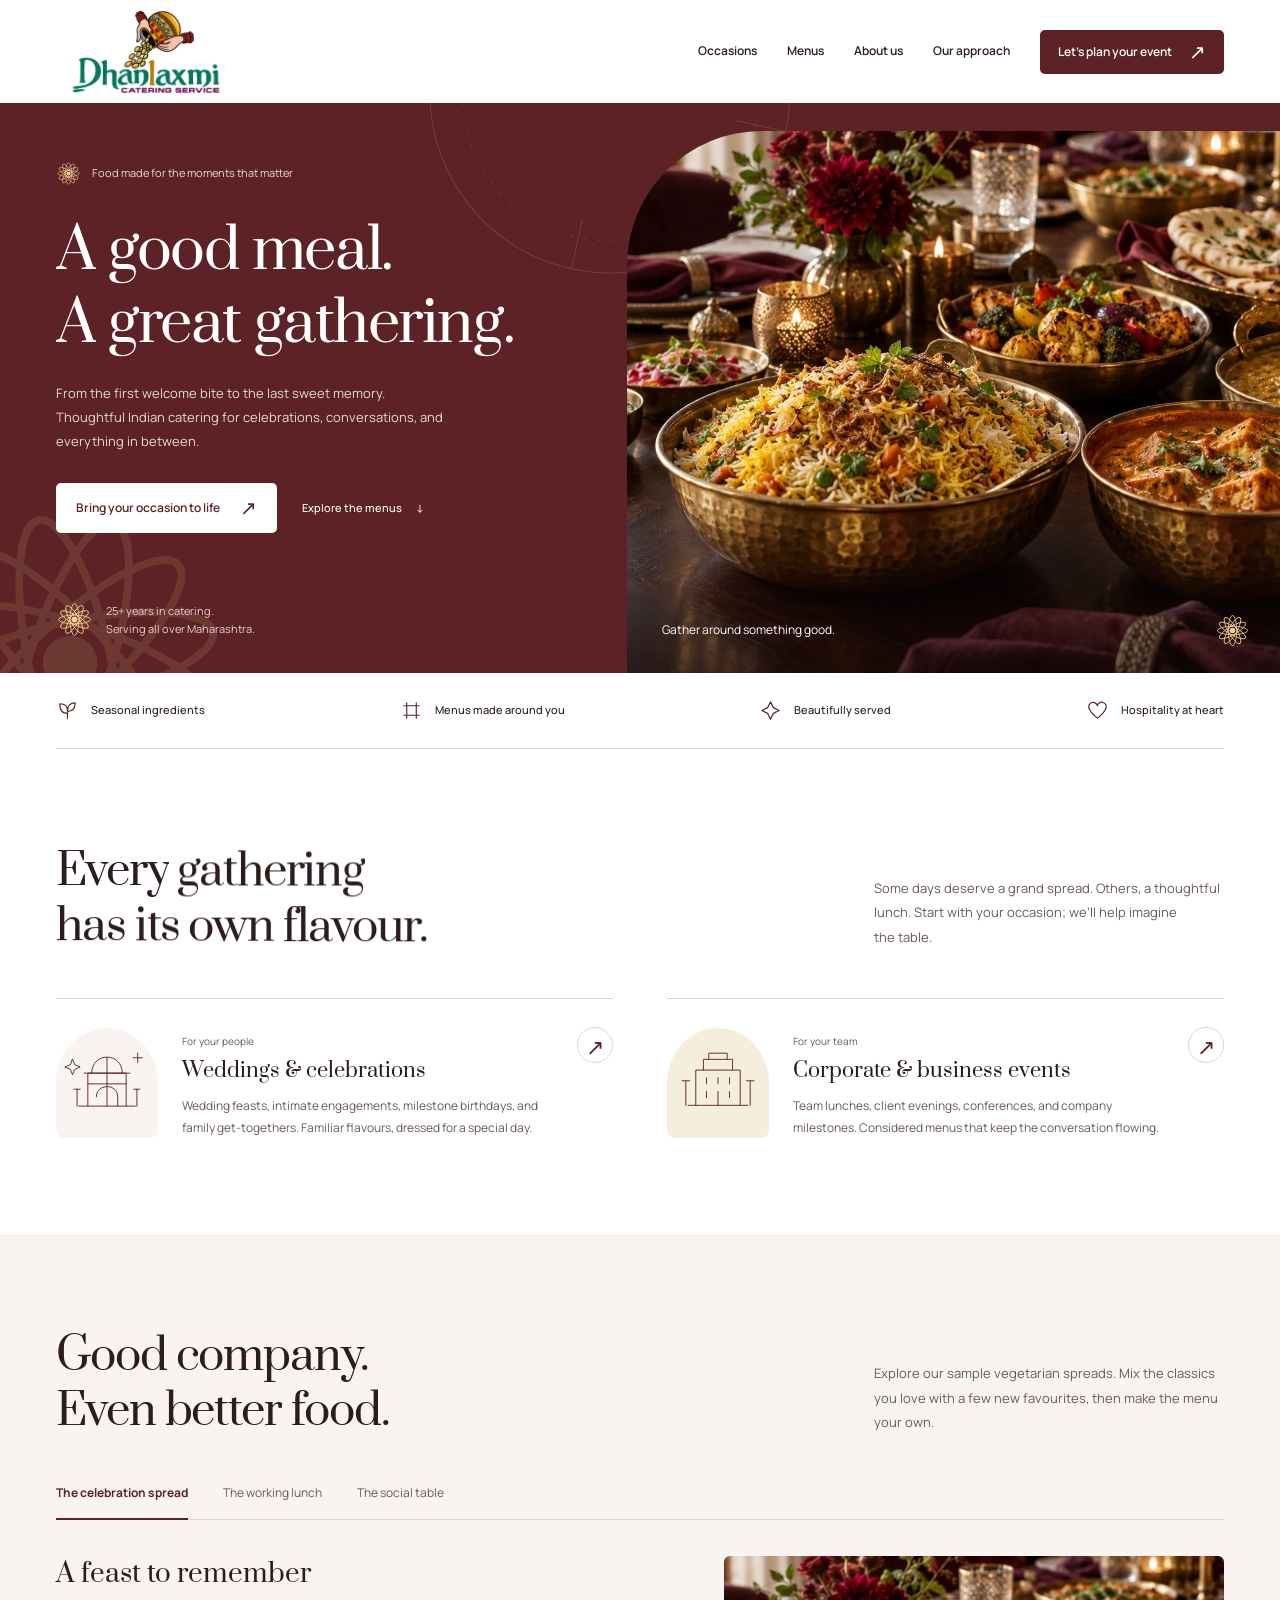
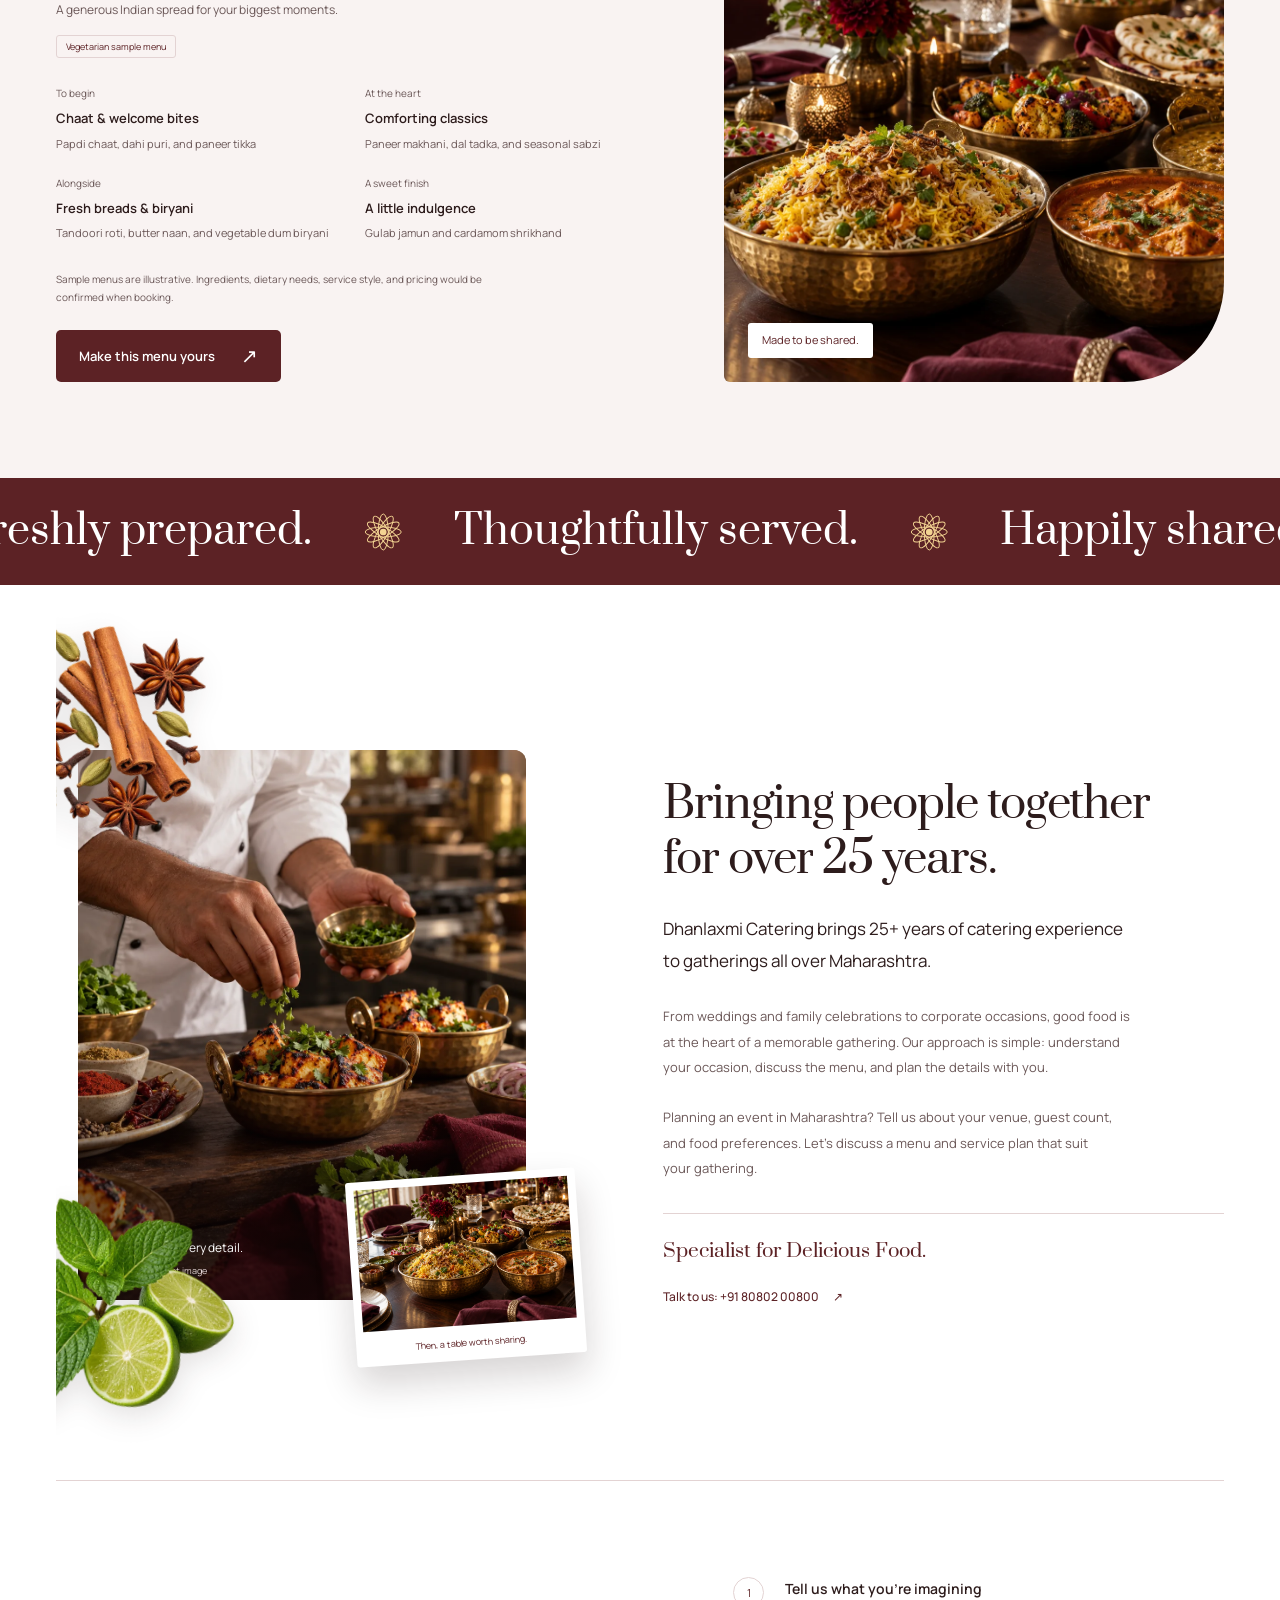
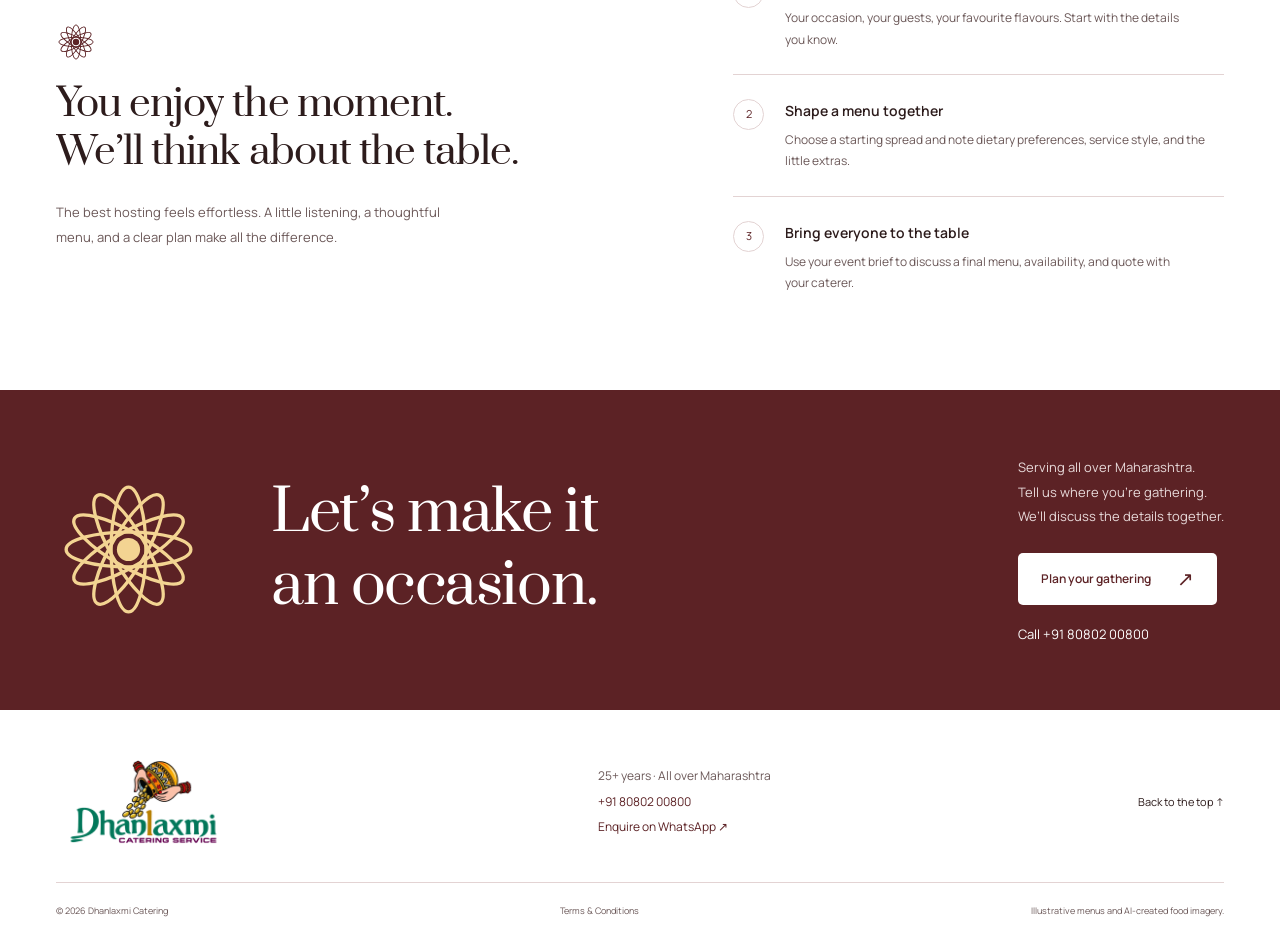
==== commit 554ab133: "Add catering terms and conditions page" ====
--- a/index.html
+++ b/index.html
@@ -65,7 +65,7 @@
     <section id="approach" class="approach wrap section-space" aria-labelledby="approach-title"><div class="approach-intro"><img class="big-flower" src="assets/rosette-ruby.svg" width="40" height="40" alt=""><h2 id="approach-title" data-reveal="heading">You enjoy the moment.<br>We’ll think about the table.</h2><p>The best hosting feels effortless. A little listening, a thoughtful menu, and a clear plan make all the difference.</p></div><ol class="steps"><li><span class="step-number">1</span><div><h3>Tell us what you’re imagining</h3><p>Your occasion, your guests, your favourite flavours. Start with the details you know.</p></div></li><li><span class="step-number">2</span><div><h3>Shape a menu together</h3><p>Choose a starting spread and note dietary preferences, service style, and the little extras.</p></div></li><li><span class="step-number">3</span><div><h3>Bring everyone to the table</h3><p>Use your event brief to discuss a final menu, availability, and quote with your caterer.</p></div></li></ol></section>
     <section class="closing"><div class="wrap closing-inner"><img class="closing-flower" src="assets/rosette.svg" width="145" height="145" alt=""><h2 data-reveal="closing">Let’s make it<br>an occasion.</h2><div><p>Serving all over Maharashtra.<br>Tell us where you’re gathering.<br>We’ll discuss the details together.</p><button class="button button-light" data-plan>Plan your gathering <span aria-hidden="true">↗</span></button><a class="closing-phone" href="tel:+918080200800">Call +91 80802 00800</a></div></div></section>
   </main>
-  <footer class="wrap"><div class="footer-top"><a class="brand" href="#" aria-label="Dhanlaxmi Catering home"><img class="business-logo" src="assets/dhanlaxmi-logo.webp" alt="Dhanlaxmi Catering" width="720" height="360" loading="lazy"></a><div class="footer-contact"><p>25+ years · All over Maharashtra</p><a href="tel:+918080200800">+91 80802 00800</a><a href="https://wa.me/918080200800" target="_blank" rel="noopener noreferrer">Enquire on WhatsApp ↗</a></div><a href="#main">Back to the top ↑</a></div><div class="footer-bottom"><span>© <span id="year">2026</span> Dhanlaxmi Catering</span><span>Illustrative menus and AI-created food imagery.</span></div></footer>
+  <footer class="wrap"><div class="footer-top"><a class="brand" href="#" aria-label="Dhanlaxmi Catering home"><img class="business-logo" src="assets/dhanlaxmi-logo.webp" alt="Dhanlaxmi Catering" width="720" height="360" loading="lazy"></a><div class="footer-contact"><p>25+ years · All over Maharashtra</p><a href="tel:+918080200800">+91 80802 00800</a><a href="https://wa.me/918080200800" target="_blank" rel="noopener noreferrer">Enquire on WhatsApp ↗</a></div><a href="#main">Back to the top ↑</a></div><div class="footer-bottom"><span>© <span id="year">2026</span> Dhanlaxmi Catering</span><a href="terms.html">Terms &amp; Conditions</a><span>Illustrative menus and AI-created food imagery.</span></div></footer>
   <dialog id="event-dialog" aria-labelledby="dialog-title"><div class="dialog-header"><span class="dialog-kicker">Your next gathering</span><button class="close-dialog" aria-label="Close event planner">×</button></div><h2 id="dialog-title">A few details.<br>A delicious beginning.</h2><p class="dialog-description">Tell us about your gathering, then continue on WhatsApp to discuss availability, your menu, and pricing with Dhanlaxmi Catering.</p><form id="event-form"><div class="form-grid"><label>Your name<input name="name" autocomplete="name" required maxlength="100" placeholder="First and last name"></label><label>Email address<input name="email" type="email" autocomplete="email" required maxlength="200" placeholder="you@example.com"></label><label>Occasion<select name="occasion" id="occasion-select" required><option value="">Choose your occasion</option><option>Wedding / celebration</option><option>Corporate / business</option><option>Family gathering</option><option>Another occasion</option></select></label><label>Number of guests<input name="guests" type="number" min="1" max="10000" required placeholder="e.g. 100"></label><label>Event date<input name="date" type="date" required></label><label>City or venue<input name="venue" required maxlength="200" placeholder="Where are we gathering?"></label></div><label>Anything we should know?<textarea name="notes" rows="3" maxlength="2000" placeholder="Favourite dishes, dietary needs, or service preferences…"></textarea></label><input id="selected-menu" name="menu" type="hidden" value="The celebration spread"><button class="button form-submit" type="submit">Prepare my enquiry <span aria-hidden="true">↗</span></button></form><div id="brief-result" class="brief-result" hidden role="status"><h3>Your enquiry is ready.</h3><p>Continue on WhatsApp to review and send your details to Dhanlaxmi Catering. Your enquiry has not been sent yet.</p><a id="whatsapp-enquiry" class="button" target="_blank" rel="noopener noreferrer">Continue on WhatsApp ↗</a><a id="download-brief" class="text-link brief-download" download="dhanlaxmi-event-brief.txt">Download event brief ↓</a><button class="text-link edit-brief" type="button">Edit my details</button></div></dialog>
 </body>
 </html>
